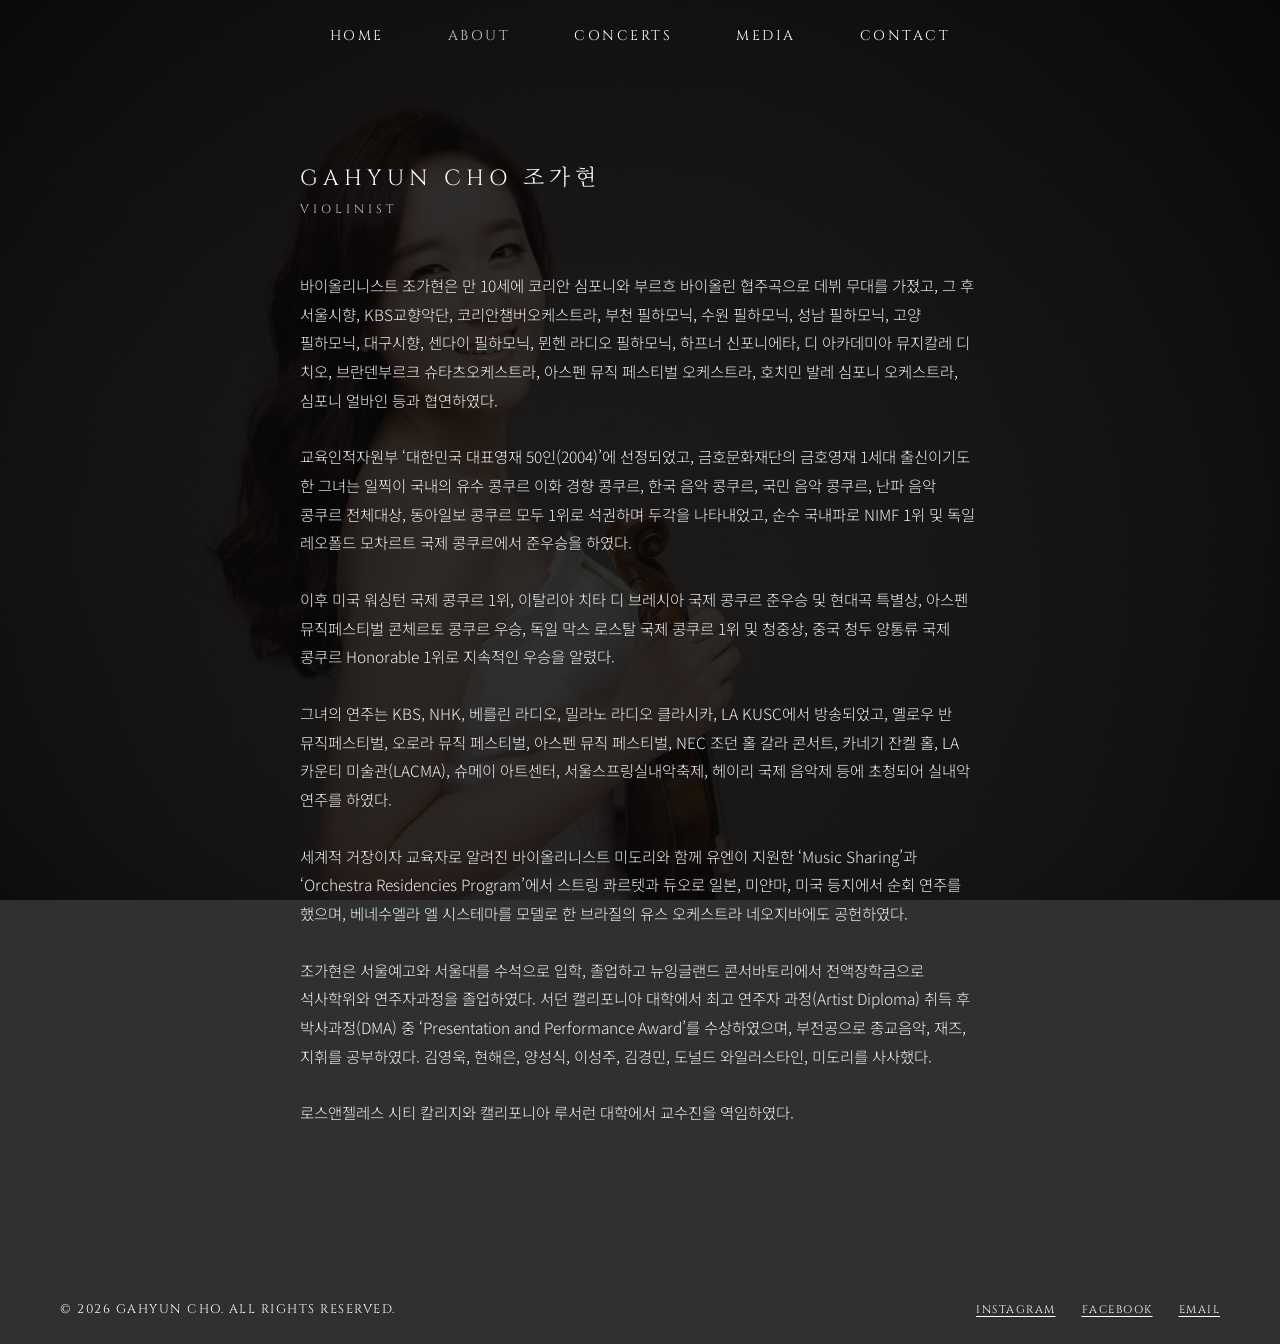
==== about.html @ 72dffff8 "조가현 홈페이지 1차 시안 바이올리니스트 조가현 공식 홈페이지 초안. HOME / ABOUT / CONCERTS / PHOTOS / VIDEOS / PRESS / CONTACT 7" ====
<!DOCTYPE html>
<html lang="ko">
<head>
<meta charset="UTF-8">
<meta name="viewport" content="width=device-width, initial-scale=1">
<meta name="robots" content="noindex">
<title>ABOUT | GAHYUN CHO</title>
<meta name="description" content="바이올리니스트 조가현 약력. 만 10세 코리안 심포니 데뷔, 막스 로스탈 국제 콩쿠르 1위 및 청중상, 워싱턴 국제 콩쿠르 1위.">
<link rel="preconnect" href="https://fonts.googleapis.com">
<link rel="preconnect" href="https://fonts.gstatic.com" crossorigin>
<link href="https://fonts.googleapis.com/css2?family=Cinzel:wght@400;500&family=Noto+Sans+KR:wght@300;400;500&family=Noto+Serif+KR:wght@400;500&display=swap" rel="stylesheet">
<link rel="stylesheet" href="css/style.css">
</head>
<body class="about-page">

<header>
  <nav class="main-nav">
    <div class="nav-item"><a class="nav-link" href="index.html">HOME</a></div>
    <div class="nav-item active"><a class="nav-link" href="about.html">ABOUT</a></div>
    <div class="nav-item"><a class="nav-link" href="concerts.html">CONCERTS</a></div>
    <div class="nav-item">
      <a class="nav-link" href="photos.html">MEDIA</a>
      <div class="dropdown">
        <a href="photos.html">PHOTOS</a>
        <a href="videos.html">VIDEOS</a>
        <a href="press.html">PRESS</a>
      </div>
    </div>
    <div class="nav-item"><a class="nav-link" href="contact.html">CONTACT</a></div>
  </nav>
</header>

<main>
  <div class="about-wrap">
    <div class="about-name">GAHYUN CHO 조가현</div>
    <div class="about-role">VIOLINIST</div>

    <p>바이올리니스트 조가현은 만 10세에 코리안 심포니와 부르흐 바이올린 협주곡으로 데뷔 무대를 가졌고, 그 후 서울시향, KBS교향악단, 코리안챔버오케스트라, 부천 필하모닉, 수원 필하모닉, 성남 필하모닉, 고양 필하모닉, 대구시향, 센다이 필하모닉, 뮌헨 라디오 필하모닉, 하프너 신포니에타, 디 아카데미아 뮤지칼레 디 치오, 브란덴부르크 슈타츠오케스트라, 아스펜 뮤직 페스티벌 오케스트라, 호치민 발레 심포니 오케스트라, 심포니 얼바인 등과 협연하였다.</p>

    <p>교육인적자원부 &lsquo;대한민국 대표영재 50인(2004)&rsquo;에 선정되었고, 금호문화재단의 금호영재 1세대 출신이기도 한 그녀는 일찍이 국내의 유수 콩쿠르 이화 경향 콩쿠르, 한국 음악 콩쿠르, 국민 음악 콩쿠르, 난파 음악 콩쿠르 전체대상, 동아일보 콩쿠르 모두 1위로 석권하며 두각을 나타내었고, 순수 국내파로 NIMF 1위 및 독일 레오폴드 모차르트 국제 콩쿠르에서 준우승을 하였다.</p>

    <p>이후 미국 워싱턴 국제 콩쿠르 1위, 이탈리아 치타 디 브레시아 국제 콩쿠르 준우승 및 현대곡 특별상, 아스펜 뮤직페스티벌 콘체르토 콩쿠르 우승, 독일 막스 로스탈 국제 콩쿠르 1위 및 청중상, 중국 청두 양통류 국제 콩쿠르 Honorable 1위로 지속적인 우승을 알렸다.</p>

    <p>그녀의 연주는 KBS, NHK, 베를린 라디오, 밀라노 라디오 클라시카, LA KUSC에서 방송되었고, 옐로우 반 뮤직페스티벌, 오로라 뮤직 페스티벌, 아스펜 뮤직 페스티벌, NEC 조던 홀 갈라 콘서트, 카네기 잔켈 홀, LA 카운티 미술관(LACMA), 슈메이 아트센터, 서울스프링실내악축제, 헤이리 국제 음악제 등에 초청되어 실내악 연주를 하였다.</p>

    <p>세계적 거장이자 교육자로 알려진 바이올리니스트 미도리와 함께 유엔이 지원한 &lsquo;Music Sharing&rsquo;과 &lsquo;Orchestra Residencies Program&rsquo;에서 스트링 콰르텟과 듀오로 일본, 미얀마, 미국 등지에서 순회 연주를 했으며, 베네수엘라 엘 시스테마를 모델로 한 브라질의 유스 오케스트라 네오지바에도 공헌하였다.</p>

    <p>조가현은 서울예고와 서울대를 수석으로 입학, 졸업하고 뉴잉글랜드 콘서바토리에서 전액장학금으로 석사학위와 연주자과정을 졸업하였다. 서던 캘리포니아 대학에서 최고 연주자 과정(Artist Diploma) 취득 후 박사과정(DMA) 중 &lsquo;Presentation and Performance Award&rsquo;를 수상하였으며, 부전공으로 종교음악, 재즈, 지휘를 공부하였다. 김영욱, 현해은, 양성식, 이성주, 김경민, 도널드 와일러스타인, 미도리를 사사했다.</p>

    <p>로스앤젤레스 시티 칼리지와 캘리포니아 루서런 대학에서 교수진을 역임하였다.</p>
  </div>
</main>

<footer>
  <div class="copyright">&copy; 2026 GAHYUN CHO. ALL RIGHTS RESERVED.</div>
  <div class="social">
    <a href="#" title="추후 실제 계정 연결">INSTAGRAM</a>
    <a href="#" title="추후 실제 계정 연결">FACEBOOK</a>
    <a href="contact.html">EMAIL</a>
  </div>
</footer>

</body>
</html>
---- css/style.css ----
/* ============================================================
   GAHYUN CHO — Official Website (1차 시안)
   디자인 레퍼런스: jiyoon-lee.com
   팔레트: 차콜 #1e1e1e / 블랙 #050505 / 화이트 / 활성회색 #c9c9c9
   폰트: Cinzel(각인풍 세리프 캡스) · Noto Serif KR · Noto Sans KR
   ============================================================ */

* { margin: 0; padding: 0; box-sizing: border-box; }

:root {
  --bg-charcoal: #1e1e1e;
  --bg-black: #050505;
  --text-white: #ffffff;
  --text-dim: #c9c9c9;
  --text-faint: #8f8f8f;
  --font-caps: 'Cinzel', 'Noto Serif KR', serif;
  --font-serif-kr: 'Noto Serif KR', serif;
  --font-body: 'Noto Sans KR', 'Helvetica Neue', Helvetica, Arial, sans-serif;
}

html { scroll-behavior: smooth; }

body {
  background: var(--bg-charcoal);
  color: var(--text-white);
  font-family: var(--font-body);
  font-weight: 300;
  -webkit-font-smoothing: antialiased;
  min-height: 100vh;
  display: flex;
  flex-direction: column;
}

a { color: inherit; text-decoration: none; }
img { max-width: 100%; display: block; }

/* ---------- 헤더 / 내비게이션 ---------- */
header {
  position: relative;
  z-index: 100;
  height: 70px;
  background: transparent;
}

nav.main-nav {
  display: flex;
  justify-content: center;
  align-items: center;
  gap: 56px;
  height: 70px;
}

nav.main-nav .nav-item { position: relative; }

nav.main-nav a.nav-link {
  font-family: var(--font-caps);
  font-size: 14px;
  letter-spacing: 2.5px;
  color: var(--text-white);
  padding: 14px 4px;
  display: inline-block;
  transition: color .25s;
}

nav.main-nav a.nav-link:hover { color: var(--text-dim); }
nav.main-nav .nav-item.active > a.nav-link { color: var(--text-dim); }

/* 드롭다운 (MEDIA) */
.dropdown {
  position: absolute;
  top: 100%;
  left: 50%;
  transform: translateX(-50%);
  background: rgba(10, 10, 10, .92);
  min-width: 150px;
  opacity: 0;
  visibility: hidden;
  transition: opacity .25s;
  padding: 6px 0;
}
.nav-item:hover .dropdown { opacity: 1; visibility: visible; }
.dropdown a {
  display: block;
  font-family: var(--font-caps);
  font-size: 12px;
  letter-spacing: 2px;
  color: var(--text-white);
  padding: 10px 22px;
  white-space: nowrap;
}
.dropdown a:hover { color: var(--text-dim); }

/* ---------- 본문 공통 ---------- */
main { flex: 1; }

.page-title {
  font-family: var(--font-caps);
  font-size: 30px;
  font-weight: 400;
  letter-spacing: 6px;
  color: var(--text-white);
}

/* ---------- 푸터 ---------- */
footer {
  position: relative;
  z-index: 50;
  display: flex;
  justify-content: space-between;
  align-items: center;
  padding: 26px 60px;
  font-family: var(--font-caps);
}
footer .copyright {
  font-size: 12.5px;
  letter-spacing: 1.5px;
  color: var(--text-white);
}
footer .social { display: flex; gap: 26px; }
footer .social a {
  font-size: 11px;
  letter-spacing: 1.5px;
  text-decoration: underline;
  text-underline-offset: 3px;
  color: var(--text-white);
}
footer .social a:hover { color: var(--text-dim); }

/* ============================================================
   HOME — 풀스크린 히어로
   상반신 사진의 검정 배경을 페이지 블랙과 마스크로 융합
   ============================================================ */
body.home { background: var(--bg-black); }

.hero {
  position: fixed;
  inset: 0;
  z-index: 0;
  display: flex;
  justify-content: center;
  align-items: flex-start;
  background: var(--bg-black);
  overflow: hidden;
}

.hero img {
  height: 100vh;
  width: auto;
  object-fit: cover;
  -webkit-mask-image: linear-gradient(to right, transparent 0, #000 14%, #000 86%, transparent 100%);
          mask-image: linear-gradient(to right, transparent 0, #000 14%, #000 86%, transparent 100%);
}

/* 좌측 시그니처 텍스트 */
.hero-signature {
  position: fixed;
  left: 7vw;
  bottom: 16vh;
  z-index: 10;
}
.hero-signature h1 {
  font-family: var(--font-caps);
  font-size: 26px;
  font-weight: 400;
  letter-spacing: 8px;
  color: var(--text-white);
  line-height: 1.5;
}
.hero-signature p {
  font-family: var(--font-caps);
  font-size: 12px;
  letter-spacing: 6px;
  color: var(--text-faint);
  margin-top: 10px;
}

body.home header { position: fixed; top: 0; left: 0; right: 0; }
body.home footer { position: fixed; bottom: 0; left: 0; right: 0; }

/* ============================================================
   ABOUT — 배경사진 + 오버레이 + 중앙 칼럼
   ============================================================ */
body.about-page {
  background:
    linear-gradient(rgba(8, 8, 8, .84), rgba(8, 8, 8, .84)),
    url('../assets/photos/portrait-02-white-dress.jpg') center 30% / cover no-repeat fixed;
}

.about-wrap {
  max-width: 720px;
  margin: 0 auto;
  padding: 90px 20px 120px;
}
.about-wrap .about-name {
  font-family: var(--font-caps);
  font-size: 22px;
  letter-spacing: 5px;
  margin-bottom: 8px;
}
.about-wrap .about-role {
  font-family: var(--font-caps);
  font-size: 12px;
  letter-spacing: 4px;
  color: var(--text-dim);
  margin-bottom: 54px;
}
.about-wrap p {
  font-size: 15.5px;
  line-height: 1.85;
  color: rgba(255, 255, 255, .92);
  margin-bottom: 28px;
  word-break: keep-all;
}

/* ============================================================
   CONCERTS — 연도 헤딩 + 날짜/공연명/장소 리스트
   ============================================================ */
body.concerts-page {
  background:
    linear-gradient(rgba(10, 10, 10, .88), rgba(10, 10, 10, .88)),
    url('../assets/photos/portrait-02-seoulspring-2026.jpg') center 12% / cover no-repeat fixed;
}

.concert .poster {
  display: block;
  margin-top: 14px;
  width: 190px;
}
.concert .poster img {
  width: 100%;
  border: 1px solid rgba(255, 255, 255, .15);
  transition: opacity .3s;
}
.concert .poster:hover img { opacity: .8; }

.concerts-wrap {
  max-width: 860px;
  margin: 0 auto;
  padding: 70px 20px 120px;
}
.concerts-wrap .year {
  font-family: var(--font-caps);
  font-size: 40px;
  font-weight: 400;
  letter-spacing: 4px;
  margin: 70px 0 36px;
}
.concerts-wrap .year:first-child { margin-top: 0; }

.concert {  margin-bottom: 34px; }
.concert .date {
  font-family: var(--font-caps);
  font-size: 15px;
  letter-spacing: 2.5px;
  color: var(--text-white);
}
.concert .title {
  font-family: var(--font-serif-kr);
  font-size: 17px;
  font-weight: 400;
  line-height: 1.55;
  color: rgba(255, 255, 255, .95);
  margin-top: 4px;
  word-break: keep-all;
}
.concert .venue {
  font-size: 14px;
  font-weight: 300;
  color: var(--text-dim);
  margin-top: 3px;
}

/* ============================================================
   PHOTOS — 정사각 3열 그리드 + 라이트박스
   ============================================================ */
.gallery-wrap {
  max-width: 900px;
  margin: 0 auto;
  padding: 90px 20px 120px;
}
.gallery {
  display: grid;
  grid-template-columns: repeat(3, 1fr);
  gap: 40px;
}
.gallery a {
  aspect-ratio: 1 / 1;
  overflow: hidden;
  display: block;
}
.gallery img {
  width: 100%;
  height: 100%;
  object-fit: cover;
  transition: transform .5s ease, opacity .4s;
}
.gallery a:hover img { transform: scale(1.04); opacity: .85; }

.lightbox {
  position: fixed;
  inset: 0;
  z-index: 500;
  background: rgba(0, 0, 0, .93);
  display: none;
  justify-content: center;
  align-items: center;
  cursor: zoom-out;
}
.lightbox.open { display: flex; }
.lightbox img { max-width: 88vw; max-height: 88vh; object-fit: contain; }

/* ============================================================
   VIDEOS — 유튜브 임베드
   ============================================================ */
.videos-wrap {
  max-width: 920px;
  margin: 0 auto;
  padding: 90px 20px 120px;
}
.video-item { margin-bottom: 70px; }
.video-item .frame {
  position: relative;
  width: 100%;
  aspect-ratio: 16 / 9;
  background: #000;
}
.video-item iframe {
  position: absolute;
  inset: 0;
  width: 100%;
  height: 100%;
  border: 0;
}
.video-item .caption {
  font-family: var(--font-serif-kr);
  font-size: 15.5px;
  color: rgba(255, 255, 255, .92);
  margin-top: 14px;
  letter-spacing: .5px;
}
.video-item .sub {
  font-size: 13px;
  color: var(--text-dim);
  margin-top: 3px;
}

/* ============================================================
   PRESS — 인용문 리스트
   ============================================================ */
.press-wrap {
  max-width: 760px;
  margin: 0 auto;
  padding: 100px 20px 140px;
}
.press-item { margin-bottom: 80px; text-align: center; }
.press-item blockquote {
  font-family: var(--font-serif-kr);
  font-size: 21px;
  font-weight: 400;
  line-height: 1.7;
  color: rgba(255, 255, 255, .95);
  word-break: keep-all;
}
.press-item blockquote::before { content: '\201C'; }
.press-item blockquote::after { content: '\201D'; }
.press-item .source {
  font-family: var(--font-caps);
  font-size: 12px;
  letter-spacing: 2.5px;
  color: var(--text-dim);
  margin-top: 18px;
}
.press-item .source a { text-decoration: underline; text-underline-offset: 3px; }

/* ============================================================
   CONTACT — 배경사진 + 우측 텍스트 칼럼
   ============================================================ */
body.contact-page {
  background:
    linear-gradient(rgba(12, 12, 12, .78), rgba(12, 12, 12, .78)),
    url('../assets/photos/portrait-03-floral-garden-2025.jpg') left center / cover no-repeat fixed;
}

.contact-wrap {
  max-width: 1100px;
  margin: 0 auto;
  padding: 110px 20px 140px;
  display: flex;
  justify-content: flex-end;
}
.contact-inner { width: 520px; max-width: 100%; }
.contact-inner .page-title { margin-bottom: 70px; }

.contact-block { margin-bottom: 64px; }
.contact-block h3 {
  font-family: var(--font-serif-kr);
  font-size: 19px;
  font-weight: 500;
  margin-bottom: 18px;
  word-break: keep-all;
}
.contact-block p {
  font-size: 15px;
  line-height: 1.8;
  color: rgba(255, 255, 255, .9);
}
.contact-block a { text-decoration: underline; text-underline-offset: 3px; }

/* ============================================================
   반응형
   ============================================================ */
@media (max-width: 860px) {
  nav.main-nav { gap: 26px; }
  nav.main-nav a.nav-link { font-size: 12px; letter-spacing: 1.5px; }
  footer { flex-direction: column; gap: 14px; padding: 22px 20px; }
  .gallery { grid-template-columns: repeat(2, 1fr); gap: 20px; }
  .hero img {
    height: auto;
    width: 100vw;
    max-height: 100vh;
    -webkit-mask-image: linear-gradient(to bottom, #000 78%, transparent 100%);
            mask-image: linear-gradient(to bottom, #000 78%, transparent 100%);
  }
  .hero { align-items: flex-start; }
  .hero-signature { left: 24px; bottom: 12vh; }
  .hero-signature h1 { font-size: 20px; letter-spacing: 5px; }
  .contact-wrap { justify-content: center; }
  .concerts-wrap .year { font-size: 32px; }
}

@media (max-width: 520px) {
  nav.main-nav { gap: 16px; }
  nav.main-nav a.nav-link { font-size: 10.5px; letter-spacing: 1px; }
  .gallery { grid-template-columns: 1fr; }
  .press-item blockquote { font-size: 17px; }
}
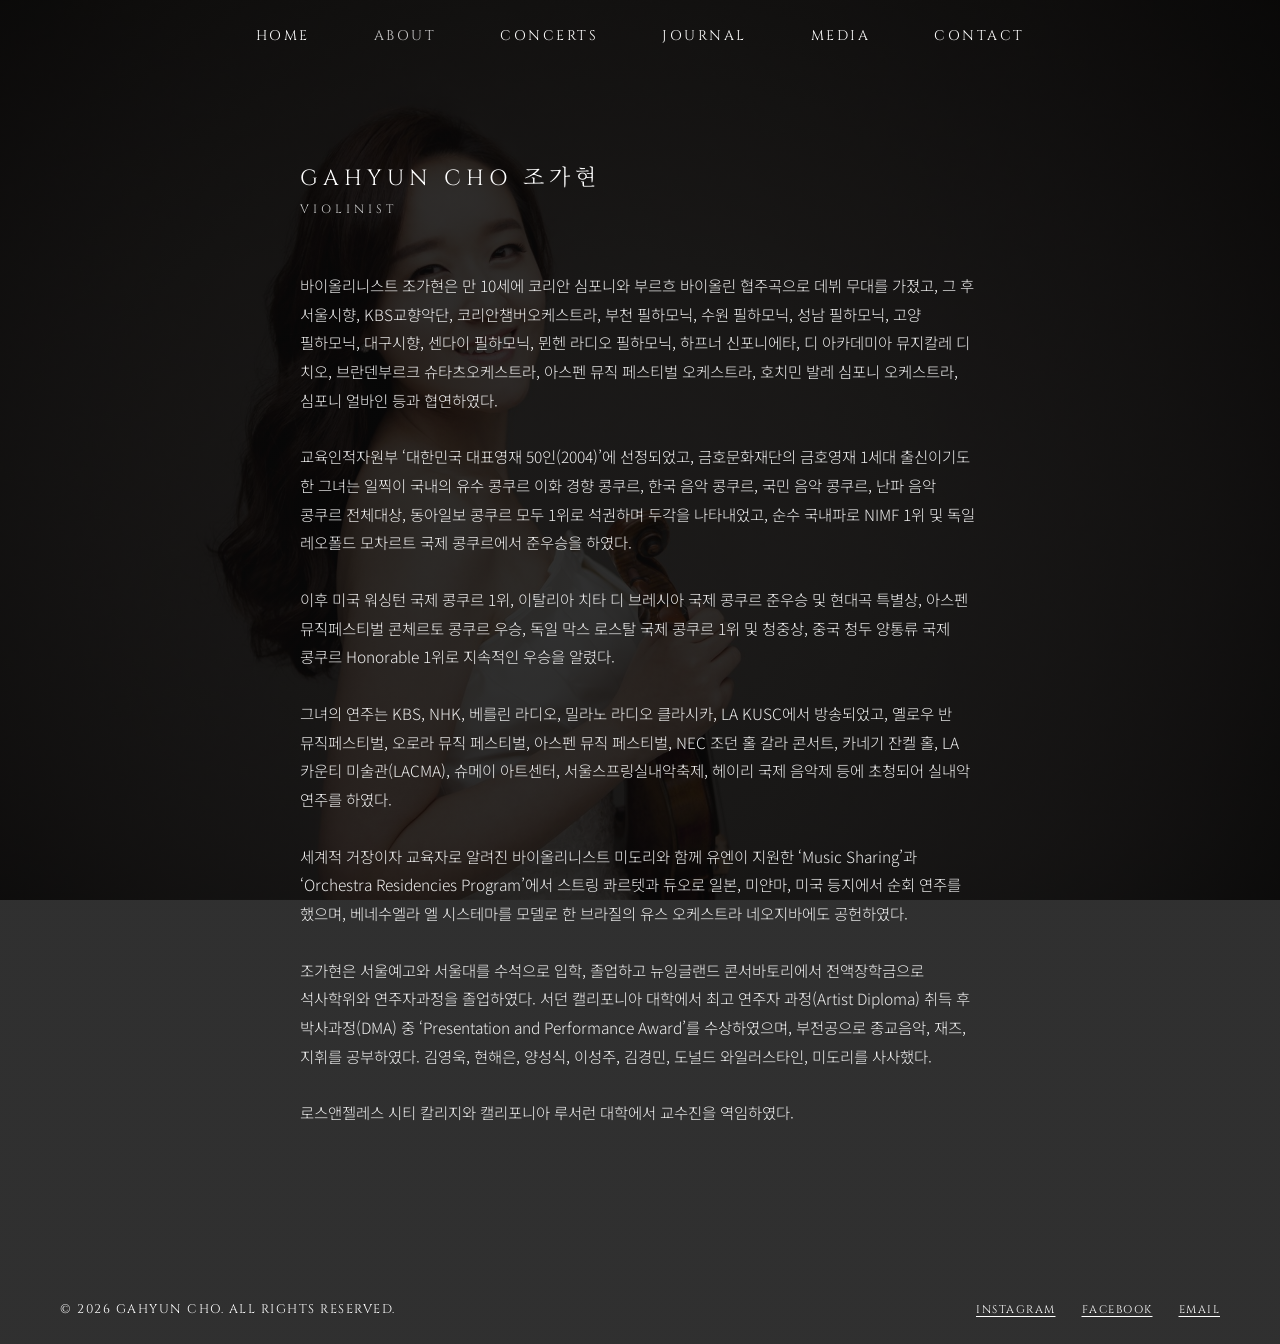
==== commit 461c13e4: "JOURNAL 섹션 추가 — 글·시 게재 + Firebase 댓글 - journal.html(목록) / journal-post.html(상세+댓글) 신규 - 글 데이터는 js/jo" ====
--- a/about.html
+++ b/about.html
@@ -18,6 +18,7 @@
     <div class="nav-item"><a class="nav-link" href="index.html">HOME</a></div>
     <div class="nav-item active"><a class="nav-link" href="about.html">ABOUT</a></div>
     <div class="nav-item"><a class="nav-link" href="concerts.html">CONCERTS</a></div>
+    <div class="nav-item"><a class="nav-link" href="journal.html">JOURNAL</a></div>
     <div class="nav-item">
       <a class="nav-link" href="photos.html">MEDIA</a>
       <div class="dropdown">
--- a/css/style.css
+++ b/css/style.css
@@ -405,6 +405,202 @@
   color: rgba(255, 255, 255, .9);
 }
 .contact-block a { text-decoration: underline; text-underline-offset: 3px; }
+
+/* ============================================================
+   JOURNAL — 글·시 목록 / 본문 / 댓글(화답)
+   읽기에 집중하도록 배경 사진 없이 차콜 유지
+   ============================================================ */
+.journal-wrap {
+  max-width: 680px;
+  margin: 0 auto;
+  padding: 90px 20px 140px;
+}
+
+.journal-head { text-align: center; margin-bottom: 90px; }
+.journal-tagline {
+  font-family: var(--font-serif-kr);
+  font-size: 14.5px;
+  color: var(--text-dim);
+  letter-spacing: 1px;
+  margin-top: 18px;
+  word-break: keep-all;
+}
+
+.journal-empty {
+  text-align: center;
+  font-size: 14.5px;
+  color: var(--text-dim);
+}
+
+/* 목록 */
+.journal-item { margin-bottom: 64px; }
+.journal-item-meta {
+  display: flex;
+  gap: 14px;
+  align-items: baseline;
+  font-family: var(--font-caps);
+  font-size: 11.5px;
+  letter-spacing: 2.5px;
+  color: var(--text-faint);
+}
+.journal-item-category { color: var(--text-dim); }
+.journal-item-title {
+  display: inline-block;
+  font-family: var(--font-serif-kr);
+  font-size: 21px;
+  font-weight: 400;
+  line-height: 1.5;
+  color: rgba(255, 255, 255, .95);
+  margin-top: 10px;
+  word-break: keep-all;
+  transition: color .25s;
+}
+a.journal-item-title:hover { color: var(--text-dim); }
+.journal-item-excerpt {
+  font-size: 14px;
+  line-height: 1.8;
+  color: var(--text-faint);
+  margin-top: 8px;
+  word-break: keep-all;
+}
+
+/* 본문 */
+.journal-post { padding-top: 10px; }
+.journal-post-title {
+  font-family: var(--font-serif-kr);
+  font-size: 27px;
+  font-weight: 400;
+  line-height: 1.5;
+  margin: 12px 0 54px;
+  word-break: keep-all;
+}
+.journal-post-body p {
+  font-family: var(--font-serif-kr);
+  font-size: 16.5px;
+  line-height: 2.05;
+  color: rgba(255, 255, 255, .92);
+  margin-bottom: 34px;
+  word-break: keep-all;
+}
+
+.journal-back {
+  margin-top: 70px;
+  font-family: var(--font-caps);
+  font-size: 12px;
+  letter-spacing: 2.5px;
+}
+.journal-back a:hover { color: var(--text-dim); }
+
+/* 댓글 (화답) */
+.comments {
+  margin-top: 90px;
+  padding-top: 54px;
+  border-top: 1px solid rgba(255, 255, 255, .14);
+}
+.comments-title {
+  font-family: var(--font-caps);
+  font-size: 14px;
+  font-weight: 400;
+  letter-spacing: 4px;
+}
+.comments-lead {
+  font-size: 13.5px;
+  color: var(--text-dim);
+  margin-top: 12px;
+  word-break: keep-all;
+}
+.comments-status {
+  font-size: 13.5px;
+  color: var(--text-faint);
+  margin-top: 34px;
+}
+
+.comments-list { margin-top: 34px; }
+.comment {
+  padding: 22px 0;
+  border-bottom: 1px solid rgba(255, 255, 255, .08);
+}
+.comment-meta {
+  display: flex;
+  gap: 12px;
+  align-items: baseline;
+}
+.comment-name {
+  font-size: 13.5px;
+  font-weight: 500;
+  color: rgba(255, 255, 255, .95);
+}
+.comment-date { font-size: 12px; color: var(--text-faint); }
+.comment-body {
+  font-size: 14.5px;
+  line-height: 1.8;
+  color: rgba(255, 255, 255, .88);
+  margin-top: 8px;
+  word-break: break-word;
+  overflow-wrap: break-word;
+}
+
+.comment-form { margin-top: 40px; }
+.comment-form input[type="text"],
+.comment-form textarea {
+  display: block;
+  width: 100%;
+  background: rgba(255, 255, 255, .04);
+  border: 1px solid rgba(255, 255, 255, .18);
+  color: var(--text-white);
+  font-family: var(--font-body);
+  font-weight: 300;
+  font-size: 14px;
+  line-height: 1.7;
+  padding: 12px 14px;
+  margin-bottom: 12px;
+  border-radius: 0;
+  transition: border-color .25s;
+}
+.comment-form input[type="text"] { max-width: 260px; }
+.comment-form textarea { resize: vertical; }
+.comment-form input:focus,
+.comment-form textarea:focus {
+  outline: none;
+  border-color: rgba(255, 255, 255, .5);
+}
+.comment-form ::placeholder { color: var(--text-faint); }
+
+/* honeypot — 사람 눈에는 보이지 않는 스팸 방지 칸 */
+.comment-form .hp-field {
+  position: absolute;
+  left: -9999px;
+  width: 1px;
+  height: 1px;
+  opacity: 0;
+}
+
+.comment-form-actions {
+  display: flex;
+  justify-content: space-between;
+  align-items: center;
+  gap: 16px;
+}
+.comment-form .form-note {
+  font-size: 12.5px;
+  color: var(--text-dim);
+}
+.comment-form button {
+  background: transparent;
+  border: 1px solid rgba(255, 255, 255, .45);
+  color: var(--text-white);
+  font-family: var(--font-caps);
+  font-size: 12px;
+  letter-spacing: 2.5px;
+  padding: 11px 30px;
+  cursor: pointer;
+  transition: background .25s, color .25s;
+}
+.comment-form button:hover:not(:disabled) {
+  background: var(--text-white);
+  color: var(--bg-black);
+}
+.comment-form button:disabled { opacity: .5; cursor: default; }
 
 /* ============================================================
    반응형
@@ -426,6 +622,9 @@
   .hero-signature h1 { font-size: 20px; letter-spacing: 5px; }
   .contact-wrap { justify-content: center; }
   .concerts-wrap .year { font-size: 32px; }
+  .journal-wrap { padding-top: 60px; }
+  .journal-post-title { font-size: 23px; }
+  .journal-post-body p { font-size: 15.5px; }
 }
 
 @media (max-width: 520px) {
